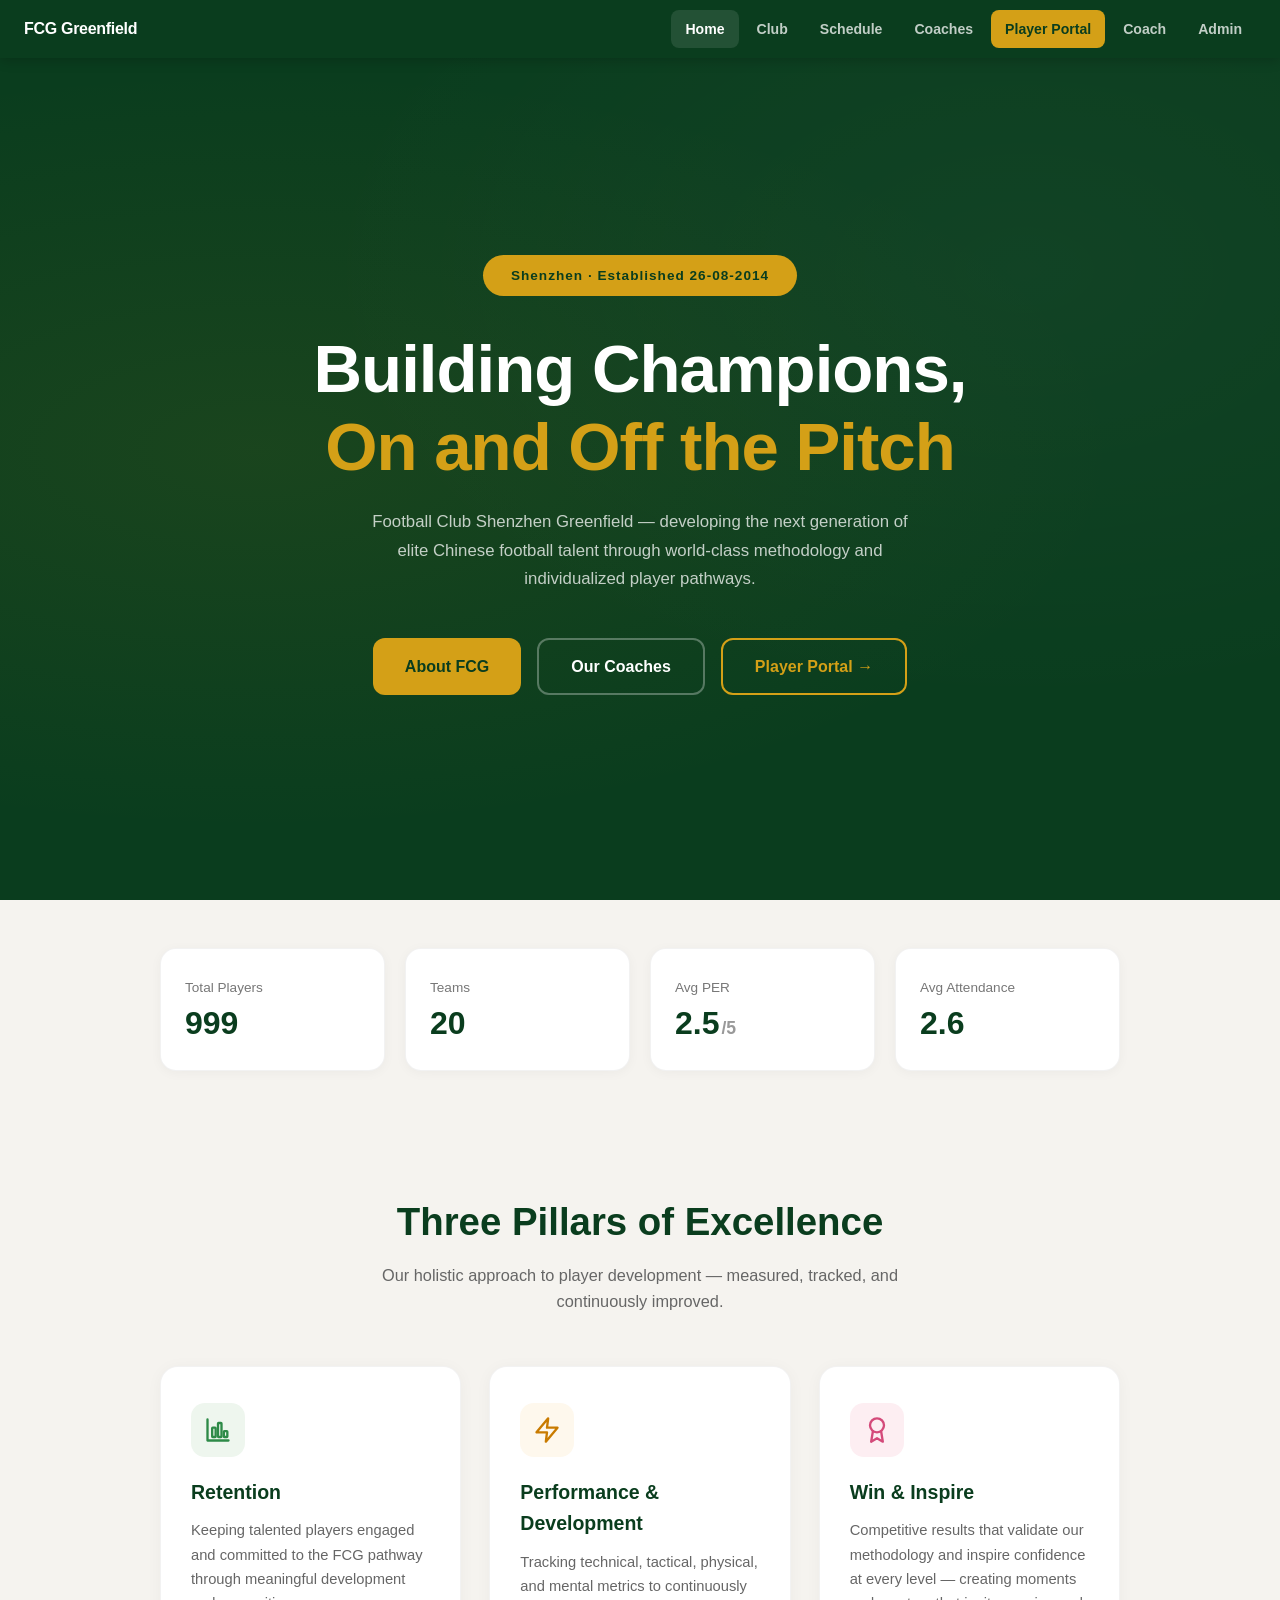
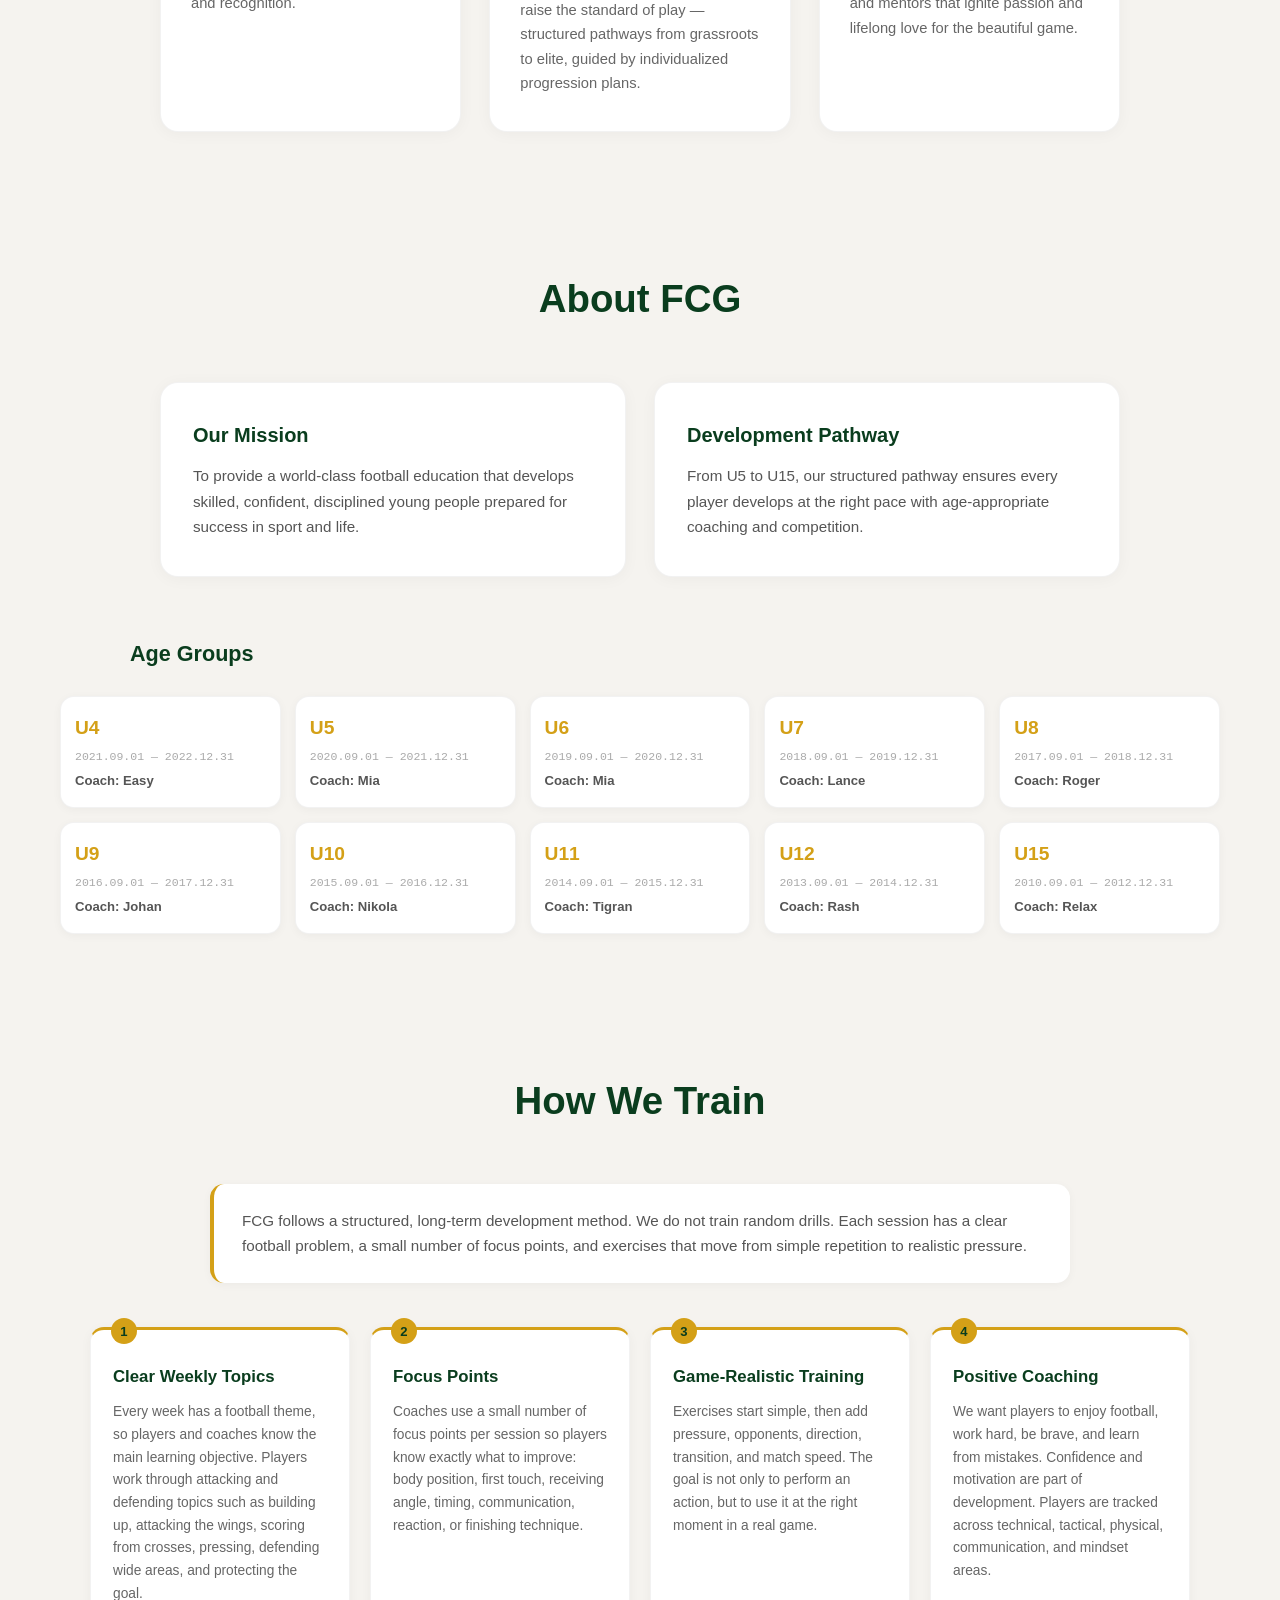
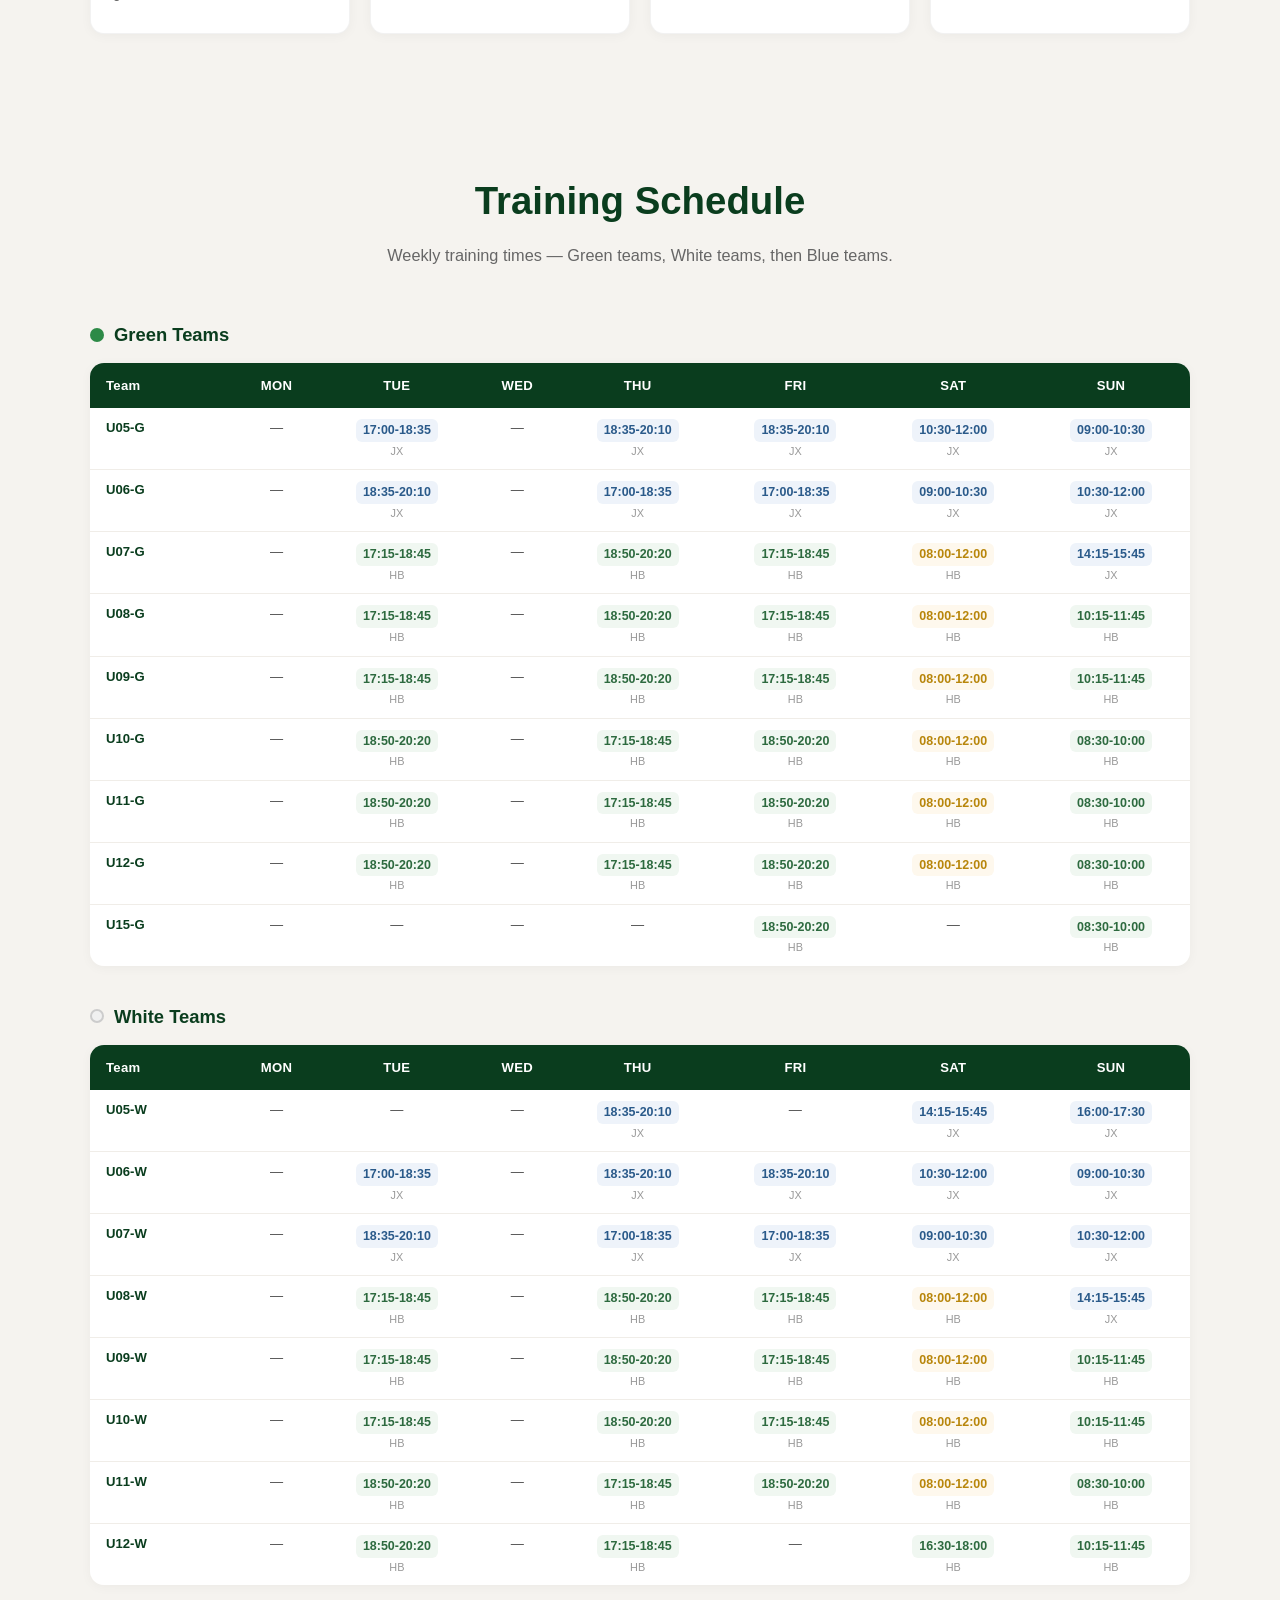
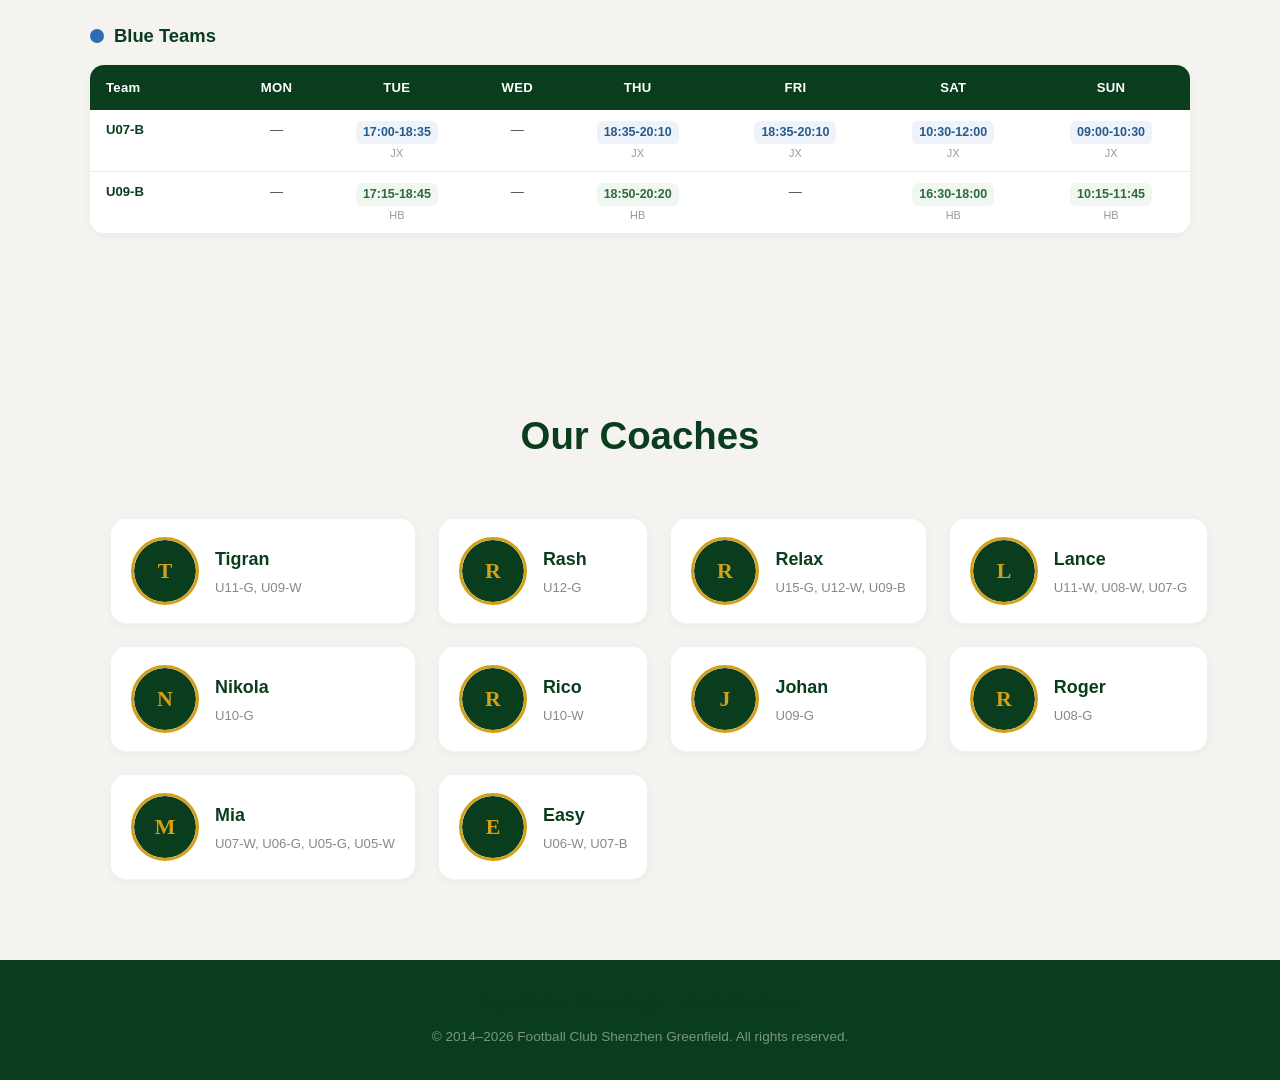
==== index.html @ a8d50eeb "Initial FCG website deploy" ====
<!DOCTYPE html>
<html lang="en">
<head>
<meta charset="UTF-8">
<meta name="viewport" content="width=device-width, initial-scale=1.0">
<title>FC Greenfield — Building Champions</title>
<style>
/* ========== RESET & BASE ========== */
*, *::before, *::after { box-sizing: border-box; margin: 0; padding: 0; }
html { scroll-behavior: smooth; }
body {
  font-family: -apple-system, BlinkMacSystemFont, 'Segoe UI', Roboto, 'Helvetica Neue', Arial, sans-serif;
  background: #f5f3ef;
  color: #1a1a1a;
  line-height: 1.6;
  overflow-x: hidden;
}

/* ========== NAVBAR ========== */
.navbar {
  position: fixed; top: 0; left: 0; right: 0; z-index: 100;
  background: #0a3d1e;
  display: flex;
  align-items: center;
  justify-content: space-between;
  padding: 0 24px;
  height: 58px;
  box-shadow: 0 2px 12px rgba(0,0,0,.2);
}
.nav-left {
  display: flex; align-items: center; gap: 12px;
}
.nav-logo {
  width: 32px; height: 32px; object-fit: contain;
}
.nav-brand {
  color: #fff; font-weight: 800; font-size: 1rem; letter-spacing: -.3px;
}
.nav-links {
  display: flex; align-items: center; gap: 4px;
}
.nav-link {
  color: rgba(255,255,255,.75); text-decoration: none;
  font-size: .88rem; font-weight: 600;
  padding: 8px 14px; border-radius: 8px;
  transition: all .2s ease;
}
.nav-link:hover, .nav-link.active {
  color: #fff; background: rgba(255,255,255,.1);
}
.nav-link.gold {
  background: #d4a017; color: #0a3d1e;
}
.nav-link.gold:hover {
  background: #e8b826;
}
.nav-toggle {
  display: none; background: none; border: none;
  color: #fff; font-size: 1.5rem; cursor: pointer;
  padding: 4px;
}

/* ========== HERO SECTION ========== */
.hero {
  background: #0a3d1e;
  min-height: 100vh;
  display: flex;
  flex-direction: column;
  align-items: center;
  justify-content: center;
  text-align: center;
  padding: 100px 20px 50px;
  position: relative;
}
.hero::before {
  content: '';
  position: absolute; top: 0; left: 0; right: 0; bottom: 0;
  background:
    radial-gradient(ellipse at 20% 50%, rgba(212,160,23,.08) 0%, transparent 60%),
    radial-gradient(ellipse at 80% 30%, rgba(255,255,255,.03) 0%, transparent 50%);
}
.hero > * { position: relative; z-index: 1; }

.hero-logo {
  width: 140px; height: 140px;
  object-fit: contain;
  filter: drop-shadow(0 4px 20px rgba(0,0,0,.3));
  margin-bottom: 16px;
}

.hero-badge {
  display: inline-block;
  background: #d4a017;
  color: #0a3d1e;
  font-size: .85rem;
  font-weight: 700;
  letter-spacing: 1px;
  padding: 10px 28px;
  border-radius: 30px;
  margin-bottom: 36px;
}

.hero-title-white {
  font-size: clamp(2.4rem, 6vw, 4.2rem);
  font-weight: 800;
  color: #fff;
  letter-spacing: -1px;
  line-height: 1.1;
  margin-bottom: 0;
}
.hero-title-gold {
  font-size: clamp(2.4rem, 6vw, 4.2rem);
  font-weight: 800;
  color: #d4a017;
  letter-spacing: -1px;
  line-height: 1.1;
  margin-top: 4px;
  margin-bottom: 24px;
}

.hero-desc {
  max-width: 600px;
  font-size: 1.05rem;
  color: rgba(255,255,255,.75);
  line-height: 1.7;
  margin-bottom: 44px;
  padding: 0 16px;
}

.hero-buttons {
  display: flex;
  gap: 16px;
  flex-wrap: wrap;
  justify-content: center;
}

.btn-primary {
  display: inline-flex;
  align-items: center;
  gap: 8px;
  background: #d4a017;
  color: #0a3d1e;
  font-size: 1rem;
  font-weight: 700;
  padding: 14px 32px;
  border-radius: 12px;
  text-decoration: none;
  transition: all .25s ease;
  border: none;
  cursor: pointer;
}
.btn-primary:hover {
  background: #e8b826;
  transform: translateY(-2px);
  box-shadow: 0 8px 24px rgba(212,160,23,.35);
}

.btn-outline {
  display: inline-flex;
  align-items: center;
  gap: 8px;
  background: transparent;
  color: #fff;
  font-size: 1rem;
  font-weight: 600;
  padding: 14px 32px;
  border-radius: 12px;
  text-decoration: none;
  border: 2px solid rgba(255,255,255,.3);
  cursor: pointer;
  transition: all .25s ease;
}
.btn-outline:hover {
  border-color: rgba(255,255,255,.65);
  background: rgba(255,255,255,.06);
  transform: translateY(-2px);
}

/* ========== STATS SECTION ========== */
.stats-section {
  padding: 48px 20px 56px;
  background: #f5f3ef;
}
.stats-grid {
  display: grid;
  grid-template-columns: repeat(4, 1fr);
  gap: 20px;
  max-width: 960px;
  margin: 0 auto;
}
.stat-card {
  background: #fff;
  border-radius: 16px;
  padding: 28px 24px;
  box-shadow: 0 2px 12px rgba(0,0,0,.04);
  border: 1px solid rgba(0,0,0,.05);
  text-align: left;
  transition: transform .2s ease, box-shadow .2s ease;
}
.stat-card:hover {
  transform: translateY(-3px);
  box-shadow: 0 8px 28px rgba(0,0,0,.08);
}
.stat-label {
  font-size: .85rem;
  color: #777;
  margin-bottom: 6px;
  font-weight: 500;
}
.stat-value {
  font-size: 2rem;
  font-weight: 800;
  color: #0a3d1e;
  line-height: 1.15;
}
.stat-value .unit {
  font-size: 1.1rem;
  font-weight: 600;
  color: #999;
  margin-left: 2px;
}

/* ========== PILLARS SECTION ========== */
.pillars-section {
  padding: 64px 20px 72px;
  background: #f5f3ef;
}
.section-header {
  text-align: center;
  margin-bottom: 52px;
}
.section-title {
  font-size: clamp(1.7rem, 4vw, 2.4rem);
  font-weight: 800;
  color: #0a3d1e;
  margin-bottom: 10px;
}
.section-subtitle {
  font-size: 1.02rem;
  color: #666;
  max-width: 580px;
  margin: 0 auto;
  line-height: 1.6;
}

.pillars-grid {
  display: grid;
  grid-template-columns: repeat(3, 1fr);
  gap: 28px;
  max-width: 960px;
  margin: 0 auto;
}
.pillar-card {
  background: #fff;
  border-radius: 18px;
  padding: 36px 30px;
  box-shadow: 0 2px 16px rgba(0,0,0,.04);
  border: 1px solid rgba(0,0,0,.05);
  transition: transform .25s ease, box-shadow .25s ease;
}
.pillar-card:hover {
  transform: translateY(-4px);
  box-shadow: 0 12px 36px rgba(0,0,0,.1);
}
.pillar-icon-wrap {
  width: 54px; height: 54px;
  border-radius: 14px;
  display: flex;
  align-items: center;
  justify-content: center;
  margin-bottom: 20px;
  font-size: 26px;
}
.pillar-icon-wrap.retain { background: #eef6ee; }
.pillar-icon-wrap.perfdev { background: #fef8ed; }
.pillar-icon-wrap.wininsp { background: #fdeef2; }

.pillar-name {
  font-size: 1.22rem;
  font-weight: 800;
  color: #0a3d1e;
  margin-bottom: 10px;
}
.pillar-desc {
  font-size: .92rem;
  color: #666;
  line-height: 1.65;
}

/* ========== ABOUT / CLUB SECTION ========== */
.club-section {
  padding: 64px 20px 72px;
  background: #f5f3ef;
}
.about-cards {
  display: grid;
  grid-template-columns: 1fr 1fr;
  gap: 28px;
  max-width: 960px;
  margin: 0 auto 60px;
}
.about-card {
  background: #fff;
  border-radius: 18px;
  padding: 36px 32px;
  box-shadow: 0 2px 16px rgba(0,0,0,.04);
  border: 1px solid rgba(0,0,0,.05);
}
.about-card-title {
  font-size: 1.25rem;
  font-weight: 800;
  color: #0a3d1e;
  margin-bottom: 12px;
}
.about-card-text {
  font-size: .95rem;
  color: #555;
  line-height: 1.7;
}

/* Age Groups Grid */
.age-groups-grid {
  display: grid;
  grid-template-columns: repeat(5, 1fr);
  gap: 14px;
  max-width: 1160px;
  margin: 0 auto;
}
.age-group-card {
  background: #fff;
  border-radius: 14px;
  padding: 16px 14px;
  box-shadow: 0 2px 10px rgba(0,0,0,.04);
  border: 1px solid rgba(0,0,0,.05);
  transition: transform .2s ease, box-shadow .2s ease;
}
.age-group-card:hover {
  transform: translateY(-3px);
  box-shadow: 0 8px 24px rgba(0,0,0,.08);
}
.ag-header {
  display: flex; align-items: center; gap: 10px; margin-bottom: 4px;
}
.ag-coach-photo {
  width: 40px; height: 40px; border-radius: 50%;
  object-fit: cover;
  border: 2px solid #d4a017;
  flex-shrink: 0;
}
.ag-name {
  font-size: 1.2rem; font-weight: 800; color: #d4a017;
}
.ag-dates {
  font-size: .72rem; color: #aaa; margin-bottom: 4px; font-family: monospace;
}
.ag-coach {
  font-size: .82rem; color: #555; font-weight: 600;
}

/* ========== HOW WE TRAIN ========== */
.how-we-train {
  padding: 64px 20px 72px;
  background: #f5f3ef;
}
.hwt-intro {
  max-width: 860px;
  margin: 0 auto 44px;
  padding: 24px 28px;
  background: #fff;
  border-radius: 14px;
  border-left: 4px solid #d4a017;
  box-shadow: 0 2px 10px rgba(0,0,0,.04);
}
.hwt-intro p {
  font-size: .95rem; color: #555; line-height: 1.7;
}
.hwt-grid {
  display: grid;
  grid-template-columns: repeat(4, 1fr);
  gap: 20px;
  max-width: 1100px;
  margin: 0 auto;
}
.hwt-card {
  background: #fff;
  border-radius: 14px;
  padding: 28px 22px;
  box-shadow: 0 2px 12px rgba(0,0,0,.04);
  border: 1px solid rgba(0,0,0,.05);
  border-top: 3px solid #d4a017;
  transition: transform .2s ease, box-shadow .2s ease;
  position: relative;
}
.hwt-card:hover {
  transform: translateY(-4px);
  box-shadow: 0 10px 30px rgba(0,0,0,.08);
}
.hwt-num {
  position: absolute;
  top: -12px; left: 20px;
  width: 26px; height: 26px;
  background: #d4a017;
  color: #0a3d1e;
  border-radius: 50%;
  display: flex; align-items: center; justify-content: center;
  font-size: .82rem;
  font-weight: 800;
}
.hwt-title {
  font-size: 1.05rem;
  font-weight: 800;
  color: #0a3d1e;
  margin-bottom: 10px;
  margin-top: 6px;
}
.hwt-desc {
  font-size: .86rem;
  color: #666;
  line-height: 1.65;
}

/* ========== SCHEDULE SECTION ========== */
.schedule-section {
  padding: 64px 20px 72px;
  background: #f5f3ef;
}
.schedule-color-group {
  max-width: 1100px;
  margin: 0 auto 36px;
}
.schedule-color-header {
  display: flex;
  align-items: center;
  gap: 10px;
  margin-bottom: 14px;
}
.schedule-color-dot {
  width: 14px; height: 14px; border-radius: 50%;
  flex-shrink: 0;
}
.schedule-color-dot.green { background: #2d8a47; }
.schedule-color-dot.white { background: #f0f0f0; border: 2px solid #ccc; }
.schedule-color-dot.blue { background: #2a6db5; }
.schedule-color-title {
  font-size: 1.15rem;
  font-weight: 800;
  color: #0a3d1e;
}
.schedule-table-wrap {
  overflow-x: auto;
  -webkit-overflow-scrolling: touch;
  border-radius: 14px;
  box-shadow: 0 2px 12px rgba(0,0,0,.04);
}
.schedule-table {
  width: 100%;
  border-collapse: collapse;
  background: #fff;
  font-size: .88rem;
}
.schedule-table th {
  background: #0a3d1e;
  color: #fff;
  font-weight: 700;
  padding: 12px 10px;
  text-align: center;
  font-size: .82rem;
  letter-spacing: .3px;
  white-space: nowrap;
}
.schedule-table th:first-child {
  text-align: left;
  padding-left: 16px;
  min-width: 90px;
}
.schedule-table td {
  padding: 10px 8px;
  text-align: center;
  border-bottom: 1px solid #f0ede8;
  color: #444;
  font-size: .82rem;
  line-height: 1.5;
  vertical-align: top;
}
.schedule-table td:first-child {
  text-align: left;
  padding-left: 16px;
  font-weight: 700;
  color: #0a3d1e;
  white-space: nowrap;
}
.schedule-table tr:last-child td {
  border-bottom: none;
}
.schedule-table tr:hover td {
  background: #fafaf7;
}
.sch-slot {
  display: inline-block;
  background: #f0f7f1;
  color: #2d6a3f;
  border-radius: 6px;
  padding: 2px 7px;
  font-size: .78rem;
  font-weight: 600;
  margin: 1px 0;
  white-space: nowrap;
}
.sch-slot.match {
  background: #fef8ed;
  color: #b8860b;
}
.sch-slot.venue-jx {
  background: #eef3fa;
  color: #2a5a8a;
}
.sch-venue {
  font-size: .68rem;
  color: #999;
  display: block;
}

/* ========== COACHES SECTION ========== */
.coaches-section {
  padding: 64px 20px 80px;
  background: #f5f3ef;
}
.coaches-grid {
  display: grid;
  grid-template-columns: repeat(4, 1fr);
  gap: 22px;
  max-width: 1060px;
  margin: 0 auto;
}
.coach-card {
  display: flex;
  align-items: center;
  gap: 16px;
  background: #fff;
  border-radius: 16px;
  padding: 18px 20px;
  box-shadow: 0 2px 10px rgba(0,0,0,.04);
  border: 1px solid rgba(0,0,0,.05);
  transition: transform .2s ease, box-shadow .2s ease;
}
.coach-card:hover {
  transform: translateY(-3px);
  box-shadow: 0 8px 24px rgba(0,0,0,.08);
}
.coach-avatar {
  width: 68px; height: 68px;
  border-radius: 50%;
  object-fit: cover;
  flex-shrink: 0;
  border: 3px solid #d4a017;
}
.coach-info { flex: 1; min-width: 0; }
.coach-name {
  font-size: 1.12rem;
  font-weight: 800;
  color: #0a3d1e;
  margin-bottom: 3px;
}
.coach-teams {
  font-size: .82rem;
  color: #888;
  white-space: nowrap;
  overflow: hidden;
  text-overflow: ellipsis;
}

/* ========== FOOTER ========== */
.footer {
  background: #0a3d1e;
  color: rgba(255,255,255,.45);
  text-align: center;
  padding: 32px 20px;
  font-size: .85rem;
}
.footer a { color: #d4a017; text-decoration: none; }

/* ========== RESPONSIVE ========== */
@media (max-width: 1024px) {
  .age-groups-grid { grid-template-columns: repeat(5, 1fr); }
}
@media (max-width: 900px) {
  .stats-grid { grid-template-columns: repeat(2, 1fr); }
  .pillars-grid { grid-template-columns: 1fr; max-width: 480px; }
  .about-cards { grid-template-columns: 1fr; max-width: 480px; }
  .coaches-grid { grid-template-columns: repeat(2, 1fr); }
  .age-groups-grid { grid-template-columns: repeat(5, 1fr); }
  .hwt-grid { grid-template-columns: repeat(2, 1fr); }
  .nav-links { display: none; }
  .nav-links.open { display: flex; flex-direction: column;
    position: absolute; top: 58px; left: 0; right: 0;
    background: #0a3d1e; padding: 12px 16px; gap: 2px;
    box-shadow: 0 4px 12px rgba(0,0,0,.3); }
  .nav-toggle { display: block; }
}
@media (max-width: 600px) {
  .stats-grid { grid-template-columns: 1fr 1fr; gap: 12px; }
  .stat-card { padding: 20px 16px; }
  .stat-value { font-size: 1.55rem; }
  .coaches-grid { grid-template-columns: 1fr; max-width: 340px; }
  .coach-card { padding: 14px 18px; }
  .coach-avatar { width: 58px; height: 58px; }
  .age-groups-grid { grid-template-columns: repeat(2, 1fr); }
  .hero-buttons { flex-direction: column; width: 100%; max-width: 300px; }
  .btn-primary, .btn-outline { width: 100%; justify-content: center; }
  .schedule-table { font-size: .76rem; }
  .schedule-table th, .schedule-table td { padding: 8px 5px; }
  .hwt-grid { grid-template-columns: 1fr; max-width: 380px; }
}
</style>
<script src="https://beacon.cdn.qq.com/sdk/4.5.9/beacon_web.min.js"></script>
<script>
(function(){
  try{
    var beacon=new BeaconAction({
      appkey:'0WEB06U85YBSLJNL',
      versionCode:'1.0.0',
      channelID:'share',
      delay:1000,
      sessionDuration:30*60*1000,
      isOversea:false,
      needReportRqdEvent:false
    });
    beacon.onDirectUserAction('preview_page_view',{
      'url':location.href,
      'referrer':document.referrer,
      'title':document.title,
      'sandbox_id':'f6572f6494f3437c99a315f6c521b400'
    });
  }catch(e){}
})();
</script></head>
<body>

<!-- ==================== NAVBAR ==================== -->
<nav class="navbar">
  <div class="nav-left">
    <img src="fcg-logo.png" alt="FCG" class="nav-logo" onerror="this.style.display='none'">
    <span class="nav-brand">FCG Greenfield</span>
  </div>
  <button class="nav-toggle" onclick="document.querySelector('.nav-links').classList.toggle('open')">☰</button>
  <div class="nav-links" id="navLinks">
    <a href="#top" class="nav-link active" onclick="closeNav()">Home</a>
    <a href="#about" class="nav-link" onclick="closeNav()">Club</a>
    <a href="#schedule" class="nav-link" onclick="closeNav()">Schedule</a>
    <a href="#coaches" class="nav-link" onclick="closeNav()">Coaches</a>
    <a href="player-portal.html" class="nav-link gold">Player Portal</a>
    <a href="fcg-portal/" class="nav-link">Coach</a>
    <a href="admin-login.html" class="nav-link">Admin</a>
  </div>
</nav>

<script>function closeNav(){ document.getElementById('navLinks').classList.remove('open'); }</script>

<!-- ==================== HERO ==================== -->
<section class="hero" id="top">
  <img src="fcg-logo.png" alt="FC Greenfield Logo" class="hero-logo" onerror="this.style.display='none'">
  <div class="hero-badge">Shenzhen &middot; Established 26-08-2014</div>
  <h1 class="hero-title-white">Building Champions,</h1>
  <h1 class="hero-title-gold">On and Off the Pitch</h1>
  <p class="hero-desc">Football Club Shenzhen Greenfield — developing the next generation of elite Chinese football talent through world-class methodology and individualized player pathways.</p>
  <div class="hero-buttons">
    <a href="#about" class="btn-primary">About FCG</a>
    <a href="#coaches" class="btn-outline">Our Coaches</a>
    <a href="player-portal.html" class="btn-outline" style="border-color:#d4a017;color:#d4a017;">Player Portal →</a>
  </div>
</section>

<!-- ==================== STATS ROW ==================== -->
<section class="stats-section" id="stats">
  <div class="stats-grid">
    <div class="stat-card">
      <div class="stat-label">Total Players</div>
      <div class="stat-value" id="statPlayers">—</div>
    </div>
    <div class="stat-card">
      <div class="stat-label">Teams</div>
      <div class="stat-value" id="statTeams">—</div>
    </div>
    <div class="stat-card">
      <div class="stat-label">Avg PER</div>
      <div class="stat-value"><span id="statPER">—</span><span class="unit">/5</span></div>
    </div>
    <div class="stat-card">
      <div class="stat-label">Avg Attendance</div>
      <div class="stat-value" id="statAtt">—</div>
    </div>
  </div>
</section>

<!-- ==================== THREE PILLARS ==================== -->
<section class="pillars-section" id="pillars">
  <div class="section-header">
    <h2 class="section-title">Three Pillars of Excellence</h2>
    <p class="section-subtitle">Our holistic approach to player development — measured, tracked, and continuously improved.</p>
  </div>
  <div class="pillars-grid">
    <!-- Retention -->
    <div class="pillar-card">
      <div class="pillar-icon-wrap retain">
        <svg width="28" height="28" viewBox="0 0 24 24" fill="none" stroke="#2d8a47" stroke-width="2" stroke-linecap="round" stroke-linejoin="round"><path d="M3 3v18h18"/><rect x="7" y="10" width="3" height="8" rx=".5"/><rect x="12" y="6" width="3" height="12" rx=".5"/><rect x="17" y="13" width="3" height="5" rx=".5"/></svg>
      </div>
      <h3 class="pillar-name">Retention</h3>
      <p class="pillar-desc">Keeping talented players engaged and committed to the FCG pathway through meaningful development and recognition.</p>
    </div>
    <!-- Performance & Development combined -->
    <div class="pillar-card">
      <div class="pillar-icon-wrap perfdev">
        <svg width="28" height="28" viewBox="0 0 24 24" fill="none" stroke="#c97b00" stroke-width="2" stroke-linecap="round" stroke-linejoin="round"><polygon points="13 2 3 14 12 14 11 22 21 10 12 10 13 2"/></svg>
      </div>
      <h3 class="pillar-name">Performance &amp; Development</h3>
      <p class="pillar-desc">Tracking technical, tactical, physical, and mental metrics to continuously raise the standard of play — structured pathways from grassroots to elite, guided by individualized progression plans.</p>
    </div>
    <!-- Win & Inspire combined -->
    <div class="pillar-card">
      <div class="pillar-icon-wrap wininsp">
        <svg width="28" height="28" viewBox="0 0 24 24" fill="none" stroke="#d44a7a" stroke-width="2" stroke-linecap="round" stroke-linejoin="round"><circle cx="12" cy="8" r="6"/><path d="M15.477 12.89L17 22l-5-3-5 3 1.523-9.11"/></svg>
      </div>
      <h3 class="pillar-name">Win &amp; Inspire</h3>
      <p class="pillar-desc">Competitive results that validate our methodology and inspire confidence at every level — creating moments and mentors that ignite passion and lifelong love for the beautiful game.</p>
    </div>
  </div>
</section>

<!-- ==================== ABOUT FCG / CLUB ==================== -->
<section class="club-section" id="about">
  <div class="section-header">
    <h2 class="section-title">About FCG</h2>
  </div>

  <!-- Mission + Pathway cards -->
  <div class="about-cards">
    <div class="about-card">
      <h3 class="about-card-title">Our Mission</h3>
      <p class="about-card-text">To provide a world-class football education that develops skilled, confident, disciplined young people prepared for success in sport and life.</p>
    </div>
    <div class="about-card">
      <h3 class="about-card-title">Development Pathway</h3>
      <p class="about-card-text">From U5 to U15, our structured pathway ensures every player develops at the right pace with age-appropriate coaching and competition.</p>
    </div>
  </div>

  <!-- Age Groups with coach photos -->
  <h3 style="font-size:1.35rem;font-weight:800;color:#0a3d1e;margin-bottom:24px;padding:0 20px;max-width:1060px;margin-left:auto;margin-right:auto;">Age Groups</h3>
  <div class="age-groups-grid" id="ageGroupsGrid">
    <!-- Loaded dynamically from data -->
  </div>
</section>

<!-- ==================== HOW WE TRAIN ==================== -->
<section class="how-we-train" id="howwetrain">
  <div class="section-header">
    <h2 class="section-title">How We Train</h2>
  </div>
  <div class="hwt-intro">
    <p>FCG follows a structured, long-term development method. We do not train random drills. Each session has a clear football problem, a small number of focus points, and exercises that move from simple repetition to realistic pressure.</p>
  </div>
  <div class="hwt-grid">
    <div class="hwt-card">
      <div class="hwt-num">1</div>
      <h3 class="hwt-title">Clear Weekly Topics</h3>
      <p class="hwt-desc">Every week has a football theme, so players and coaches know the main learning objective. Players work through attacking and defending topics such as building up, attacking the wings, scoring from crosses, pressing, defending wide areas, and protecting the goal.</p>
    </div>
    <div class="hwt-card">
      <div class="hwt-num">2</div>
      <h3 class="hwt-title">Focus Points</h3>
      <p class="hwt-desc">Coaches use a small number of focus points per session so players know exactly what to improve: body position, first touch, receiving angle, timing, communication, reaction, or finishing technique.</p>
    </div>
    <div class="hwt-card">
      <div class="hwt-num">3</div>
      <h3 class="hwt-title">Game-Realistic Training</h3>
      <p class="hwt-desc">Exercises start simple, then add pressure, opponents, direction, transition, and match speed. The goal is not only to perform an action, but to use it at the right moment in a real game.</p>
    </div>
    <div class="hwt-card">
      <div class="hwt-num">4</div>
      <h3 class="hwt-title">Positive Coaching</h3>
      <p class="hwt-desc">We want players to enjoy football, work hard, be brave, and learn from mistakes. Confidence and motivation are part of development. Players are tracked across technical, tactical, physical, communication, and mindset areas.</p>
    </div>
  </div>
</section>

<!-- ==================== SCHEDULE ==================== -->
<section class="schedule-section" id="schedule">
  <div class="section-header">
    <h2 class="section-title">Training Schedule</h2>
    <p class="section-subtitle">Weekly training times — Green teams, White teams, then Blue teams.</p>
  </div>
  <div id="scheduleContainer">
    <!-- Loaded dynamically -->
  </div>
</section>

<!-- ==================== COACHES ==================== -->
<section class="coaches-section" id="coaches">
  <div class="section-header">
    <h2 class="section-title">Our Coaches</h2>
  </div>
  <div class="coaches-grid" id="coachesGrid">
    <!-- Coaches loaded dynamically -->
  </div>
</section>

<!-- ==================== FOOTER ==================== -->
<footer class="footer">
  <div style="margin-bottom:12px;display:flex;gap:20px;justify-content:center;flex-wrap:wrap;">
    <a href="player-portal.html" style="color:#0a3d1e;text-decoration:none;font-weight:600;">Player Portal</a>
    <a href="fcg-portal/" style="color:#0a3d1e;text-decoration:none;font-weight:600;">Coach Login</a>
    <a href="admin-login.html" style="color:#0a3d1e;text-decoration:none;font-weight:600;">Admin Dashboard</a>
  </div>
  &copy; 2014–2026 Football Club Shenzhen Greenfield. All rights reserved.
</footer>

<script>
// ============ LOAD DATA ============
const FCG = {};
async function loadData() {
  try {
    const resp = await fetch('fcg-data.json');
    if (!resp.ok) throw new Error('fetch failed');
    FCG.data = await resp.json();
    renderPage();
  } catch(e) {
    console.warn('Data not loading via HTTP, showing static fallback');
    renderFallback();
  }
}

// Build coach lookup that handles U09 vs U9 naming mismatch
function buildCoachMap(coaches) {
  const map = {};
  for (const c of coaches) {
    for (const t of c.teams || []) {
      // Store both original name and normalized (remove leading zero)
      map[t] = { name: c.name, photo: c.photo || '' };
      map[t.replace(/-(\d)(?=-)/g, '-$1')] = { name: c.name, photo: c.photo || '' };
    }
  }
  return map;
}

function renderPage() {
  const players = FCG.data.players || [];
  const teams = FCG.data.teams || [];
  const coaches = FCG.data.coaches || [];
  const schedule = FCG.data.schedule || [];

  // --- Stats ---
  const perVals = players.filter(p => p.PER != null).map(p => p.PER);
  const attVals = players.filter(p => p.cycleAvgShowup != null && p.team !== 'U15-G' && p.team !== 'U05-W').map(p => p.cycleAvgShowup);

  document.getElementById('statPlayers').textContent = players.length;
  document.getElementById('statTeams').textContent = teams.filter(t => t.name !== 'X').length;
  document.getElementById('statPER').textContent = perVals.length ? (perVals.reduce((a,b)=>a+b,0)/perVals.length).toFixed(1) : '\u2014';
  document.getElementById('statAtt').textContent = attVals.length ? (attVals.reduce((a,b)=>a+b,0)/attVals.length).toFixed(1) : '\u2014';

  const coachMap = buildCoachMap(coaches);

  // --- Age Groups ---
  renderAgeGroups(teams, coachMap);

  // --- Schedule ---
  renderSchedule(schedule);

  // --- Coaches ---
  renderCoaches(coaches);
}

// Age group birth date ranges
const AGE_DATES = {
  'U4':  '2021.09.01 \u2014 2022.12.31',
  'U5':  '2020.09.01 \u2014 2021.12.31',
  'U6':  '2019.09.01 \u2014 2020.12.31',
  'U7':  '2018.09.01 \u2014 2019.12.31',
  'U8':  '2017.09.01 \u2014 2018.12.31',
  'U9':  '2016.09.01 \u2014 2017.12.31',
  'U10': '2015.09.01 \u2014 2016.12.31',
  'U11': '2014.09.01 \u2014 2015.12.31',
  'U12': '2013.09.01 \u2014 2014.12.31',
  'U15': '2010.09.01 \u2014 2012.12.31'
};

// Primary coach per age group (for photo display)
const AGE_COACHES = {
  'U4':  { name: 'Easy', photo: 'Easy.jpg' },
  'U5':  { name: 'Mia', photo: 'Mia.jpg' },
  'U6':  { name: 'Mia', photo: 'Mia.jpg' },
  'U7':  { name: 'Lance', photo: 'Lance.jpg' },
  'U8':  { name: 'Roger', photo: 'Roger.jpg' },
  'U9':  { name: 'Johan', photo: 'Johan.jpg' },
  'U10': { name: 'Nikola', photo: 'Nikola.jpg' },
  'U11': { name: 'Tigran', photo: 'Tigran.jpg' },
  'U12': { name: 'Rash', photo: 'Rash.jpg' },
  'U15': { name: 'Relax', photo: 'Relax.jpg' }
};

// Day order for schedule
const DAYS = ['MON','TUE','WED','THU','FRI','SAT','SUN'];

function renderAgeGroups(teams, coachMap) {
  // Group by age group prefix (U4, U5, U6, ...U15)
  const groups = {};
  ['U4','U5','U6','U7','U8','U9','U10','U11','U12','U15'].forEach(k => { groups[k] = []; });
  teams.filter(t => t.name !== 'X' && /^U\d+/.test(t.name)).forEach(t => {
    const ag = 'U' + t.name.match(/^U(\d+)/)[1];
    groups[ag].push(t);
  });

  const grid = document.getElementById('ageGroupsGrid');
  let html = '';
  Object.keys(groups).sort((a,b) => parseInt(a.slice(1)) - parseInt(b.slice(1))).forEach(ag => {
    const ac = AGE_COACHES[ag];
    html += `
    <div class="age-group-card">
      <div class="ag-header">
        ${ac && ac.photo ? `<img src="${ac.photo}" class="ag-coach-photo" onerror="this.style.display='none'">` : ''}
        <span class="ag-name">${ag}</span>
      </div>
      <div class="ag-dates">${AGE_DATES[ag] || ''}</div>
      ${ac ? `<div class="ag-coach">Coach: ${ac.name}</div>` : '<div class="ag-coach" style="color:#bbb">Coming soon</div>'}
    </div>`;
  });
  grid.innerHTML = html;
}

function renderTeamsList(teams, coachMap) {
  const validTeams = teams.filter(t => t.name !== 'X');
  // Build full team-to-coach map including all teams
  const fullCoachMap = {
    'U15-G': { name:'Relax', photo:'Relax.jpg' },
    'U12-G': { name:'Rash', photo:'Rash.jpg' },
    'U12-W': { name:'Relax', photo:'Relax.jpg' },
    'U11-G': { name:'Tigran', photo:'Tigran.jpg' },
    'U11-W': { name:'Lance', photo:'Lance.jpg' },
    'U10-G': { name:'Nikola', photo:'Nikola.jpg' },
    'U10-W': { name:'Rico', photo:'Rico.jpg' },
    'U09-G': { name:'Johan', photo:'Johan.jpg' },
    'U09-W': { name:'Tigran', photo:'Tigran.jpg' },
    'U09-B': { name:'Relax', photo:'Relax.jpg' },
    'U08-G': { name:'Roger', photo:'Roger.jpg' },
    'U08-W': { name:'Lance', photo:'Lance.jpg' },
    'U08-B': { name:'Mia', photo:'Mia.jpg' },
    'U07-G': { name:'Lance', photo:'Lance.jpg' },
    'U07-W': { name:'Mia', photo:'Mia.jpg' },
    'U07-B': { name:'Mia', photo:'Mia.jpg' },
    'U06-G': { name:'Mia', photo:'Mia.jpg' },
    'U06-W': { name:'Easy', photo:'Easy.jpg' },
    'U05-G': { name:'Mia', photo:'Mia.jpg' },
    'U05-W': { name:'Easy', photo:'Easy.jpg' },
  };
  // Merge with data-driven map
  Object.assign(fullCoachMap, coachMap);

  const grid = document.getElementById('teamsGrid');
  grid.innerHTML = validTeams.map(t => {
    const info = fullCoachMap[t.name] || fullCoachMap[t.name.replace(/-(\d)(?=-)/g,'-$1')] || {};
    return `
    <div class="coach-card">
      ${info.photo ? `<img src="${info.photo}" alt="${info.name||''}" class="coach-avatar"
        onerror="this.src='data:image/svg+xml,<svg xmlns=%22http://www.w3.org/2000/svg%22 viewBox=%220 0 68 68%22><circle cx=%2234%22 cy=%2234%22 r=%2234%22 fill=%22%230a3d1e%22/><text x=%2234%22 y=%2242%22 text-anchor=%22middle%22 fill=%22%23d4a017%22 font-size=%2224%22 font-weight=%22bold%22>?</text></svg>'">` : ''}
      <div class="coach-info">
        <div class="coach-name">${t.name}</div>
        <div class="coach-teams">${info.name ? 'Coach: ' + info.name : ''}</div>
      </div>
    </div>`;
  }).join('');
}

function renderSchedule(schedule) {
  const container = document.getElementById('scheduleContainer');
  if (!schedule.length) {
    container.innerHTML = '<p style="text-align:center;color:#999;padding:40px">Schedule data loading...</p>';
    return;
  }

  // Group schedule entries by team suffix color
  const colorGroups = { green: [], white: [], blue: [] };
  schedule.forEach(s => {
    if (s.team.endsWith('-G')) colorGroups.green.push(s);
    else if (s.team.endsWith('-W')) colorGroups.white.push(s);
    else if (s.team.endsWith('-B')) colorGroups.blue.push(s);
  });

  // Sort each group by age (U5 before U6 before U7...)
  const sortByAge = (a, b) => {
    const na = parseInt(a.team.match(/U(\d+)/)?.[1] || '99');
    const nb = parseInt(b.team.match(/U(\d+)/)?.[1] || '99');
    return na - nb;
  };
  colorGroups.green.sort(sortByAge);
  colorGroups.white.sort(sortByAge);
  colorGroups.blue.sort(sortByAge);

  let html = '';

  const renderColorGroup = (label, dotClass, entries) => {
    if (!entries.length) return '';
    let groupHtml = `
    <div class="schedule-color-group">
      <div class="schedule-color-header">
        <span class="schedule-color-dot ${dotClass}"></span>
        <span class="schedule-color-title">${label} Teams</span>
      </div>
      <div class="schedule-table-wrap">
        <table class="schedule-table">
          <thead><tr>
            <th>Team</th>
            ${DAYS.map(d => `<th>${d}</th>`).join('')}
          </tr></thead>
          <tbody>`;

    entries.forEach(s => {
      // Build a map of day -> slots
      const dayMap = {};
      (s.slots || []).forEach(slot => {
        if (!dayMap[slot.day]) dayMap[slot.day] = [];
        dayMap[slot.day].push(slot);
      });

      groupHtml += `<tr><td>${s.team}</td>`;
      DAYS.forEach(day => {
        const slots = dayMap[day];
        if (slots && slots.length) {
          groupHtml += `<td>${slots.map(slot => {
            let cls = 'sch-slot';
            if (slot.type === 'Match') cls += ' match';
            else if (slot.venue === 'JX') cls += ' venue-jx';
            return `<span class="${cls}">${slot.time}</span><span class="sch-venue">${slot.venue || ''}</span>`;
          }).join(' ')}</td>`;
        } else {
          groupHtml += '<td>—</td>';
        }
      });
      groupHtml += '</tr>';
    });

    groupHtml += '</tbody></table></div></div>';
    return groupHtml;
  };

  html += renderColorGroup('Green', 'green', colorGroups.green);
  html += renderColorGroup('White', 'white', colorGroups.white);
  html += renderColorGroup('Blue', 'blue', colorGroups.blue);

  container.innerHTML = html;
}

function renderCoaches(coaches) {
  const grid = document.getElementById('coachesGrid');
  grid.innerHTML = coaches.map(c => `
    <div class="coach-card">
      <img src="${c.photo}" alt="${c.name}" class="coach-avatar"
        onerror="this.src='data:image/svg+xml,<svg xmlns=%22http://www.w3.org/2000/svg%22 viewBox=%220 0 68 68%22><circle cx=%2234%22 cy=%2234%22 r=%2234%22 fill=%22%230a3d1e%22/><text x=%2234%22 y=%2242%22 text-anchor=%22middle%22 fill=%22%23d4a017%22 font-size=%2224%22 font-weight=%22bold%22>${c.name[0]}</text></svg>'">
      <div class="coach-info">
        <div class="coach-name">${c.name}</div>
        <div class="coach-teams">${(c.teams||[]).join(', ')}</div>
      </div>
    </div>
  `).join('');
}

function renderFallback() {
  document.getElementById('statPlayers').textContent = '331';
  document.getElementById('statTeams').textContent = '21';
  document.getElementById('statPER').textContent = '3.0';
  document.getElementById('statAtt').textContent = '2.7';

  const fallbackCoaches = [
    {name:'Tigran', photo:'Tigran.jpg', teams:['U11-G','U09-W']},
    {name:'Rash', photo:'Rash.jpg', teams:['U12-G']},
    {name:'Relax', photo:'Relax.jpg', teams:['U15-G','U12-W','U09-B']},
    {name:'Lance', photo:'Lance.jpg', teams:['U11-W','U08-W','U07-G']},
    {name:'Nikola', photo:'Nikola.jpg', teams:['U10-G']},
    {name:'Rico', photo:'Rico.jpg', teams:['U10-W']},
    {name:'Johan', photo:'Johan.jpg', teams:['U09-G']},
    {name:'Roger', photo:'Roger.jpg', teams:['U08-G']},
    {name:'Mia', photo:'Mia.jpg', teams:['U07-W','U06-G','U05-G','U07-B','U08-B']},
    {name:'Easy', photo:'Easy.jpg', teams:['U06-W','U05-W']}
  ];
  const coachMap = buildCoachMap(fallbackCoaches);

  // Static age groups (with dates + coach photos)
  const staticAgeGroups = [
    {key:'U4'}, {key:'U5'}, {key:'U6'}, {key:'U7'}, {key:'U8'},
    {key:'U9'}, {key:'U10'}, {key:'U11'}, {key:'U12'}, {key:'U15'}
  ];

  const agGrid = document.getElementById('ageGroupsGrid');
  agGrid.innerHTML = staticAgeGroups.map(ag => {
    const ac = AGE_COACHES[ag.key];
    return `
    <div class="age-group-card">
      <div class="ag-header">
        ${ac && ac.photo ? `<img src="${ac.photo}" class="ag-coach-photo" onerror="this.style.display='none'">` : ''}
        <span class="ag-name">${ag.key}</span>
      </div>
      <div class="ag-dates">${AGE_DATES[ag.key] || ''}</div>
      ${ac ? `<div class="ag-coach">Coach: ${ac.name}</div>` : '<div class="ag-coach" style="color:#bbb">Coming soon</div>'}
    </div>`;
  }).join('');

  // Static coaches
  renderCoaches(fallbackCoaches);

  document.getElementById('scheduleContainer').innerHTML =
    '<p style="text-align:center;color:#999;padding:40px">Schedule available when running with local server.</p>';
}

// Start
loadData();
</script>

</body>
</html>
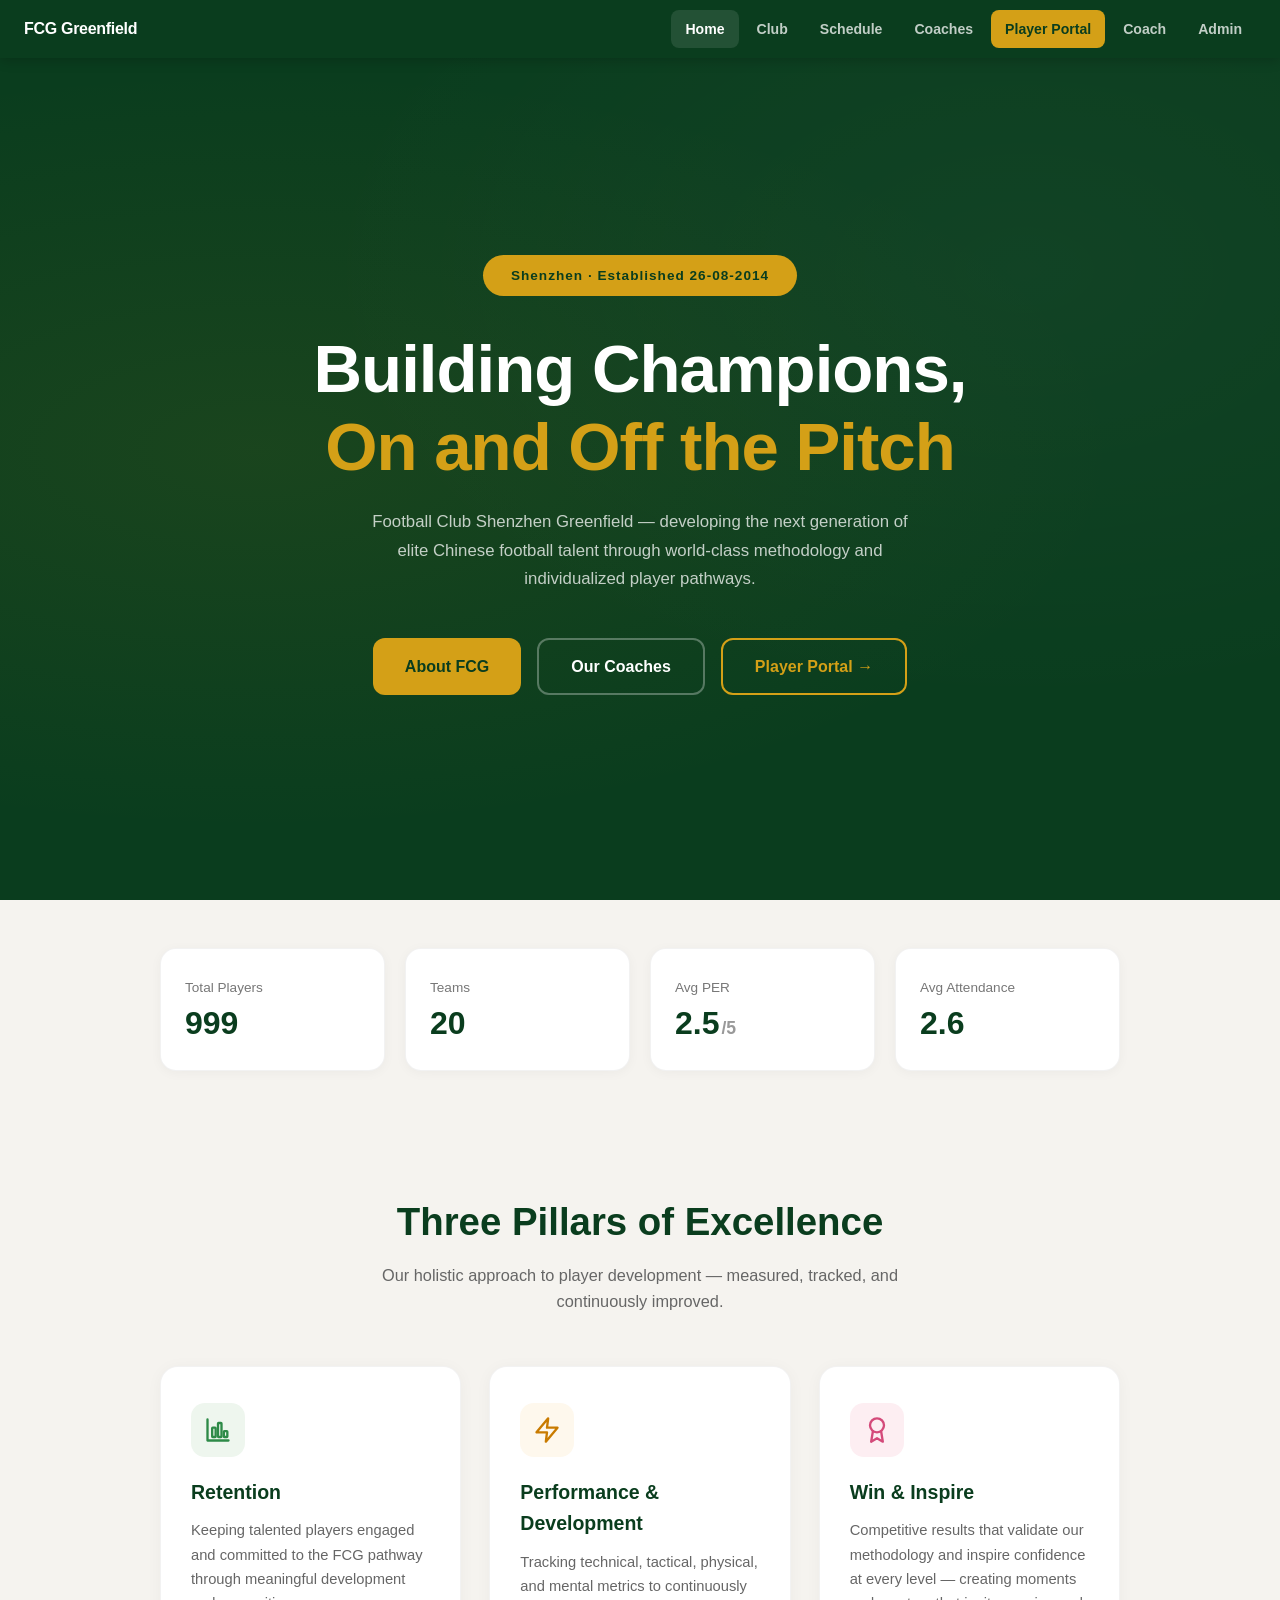
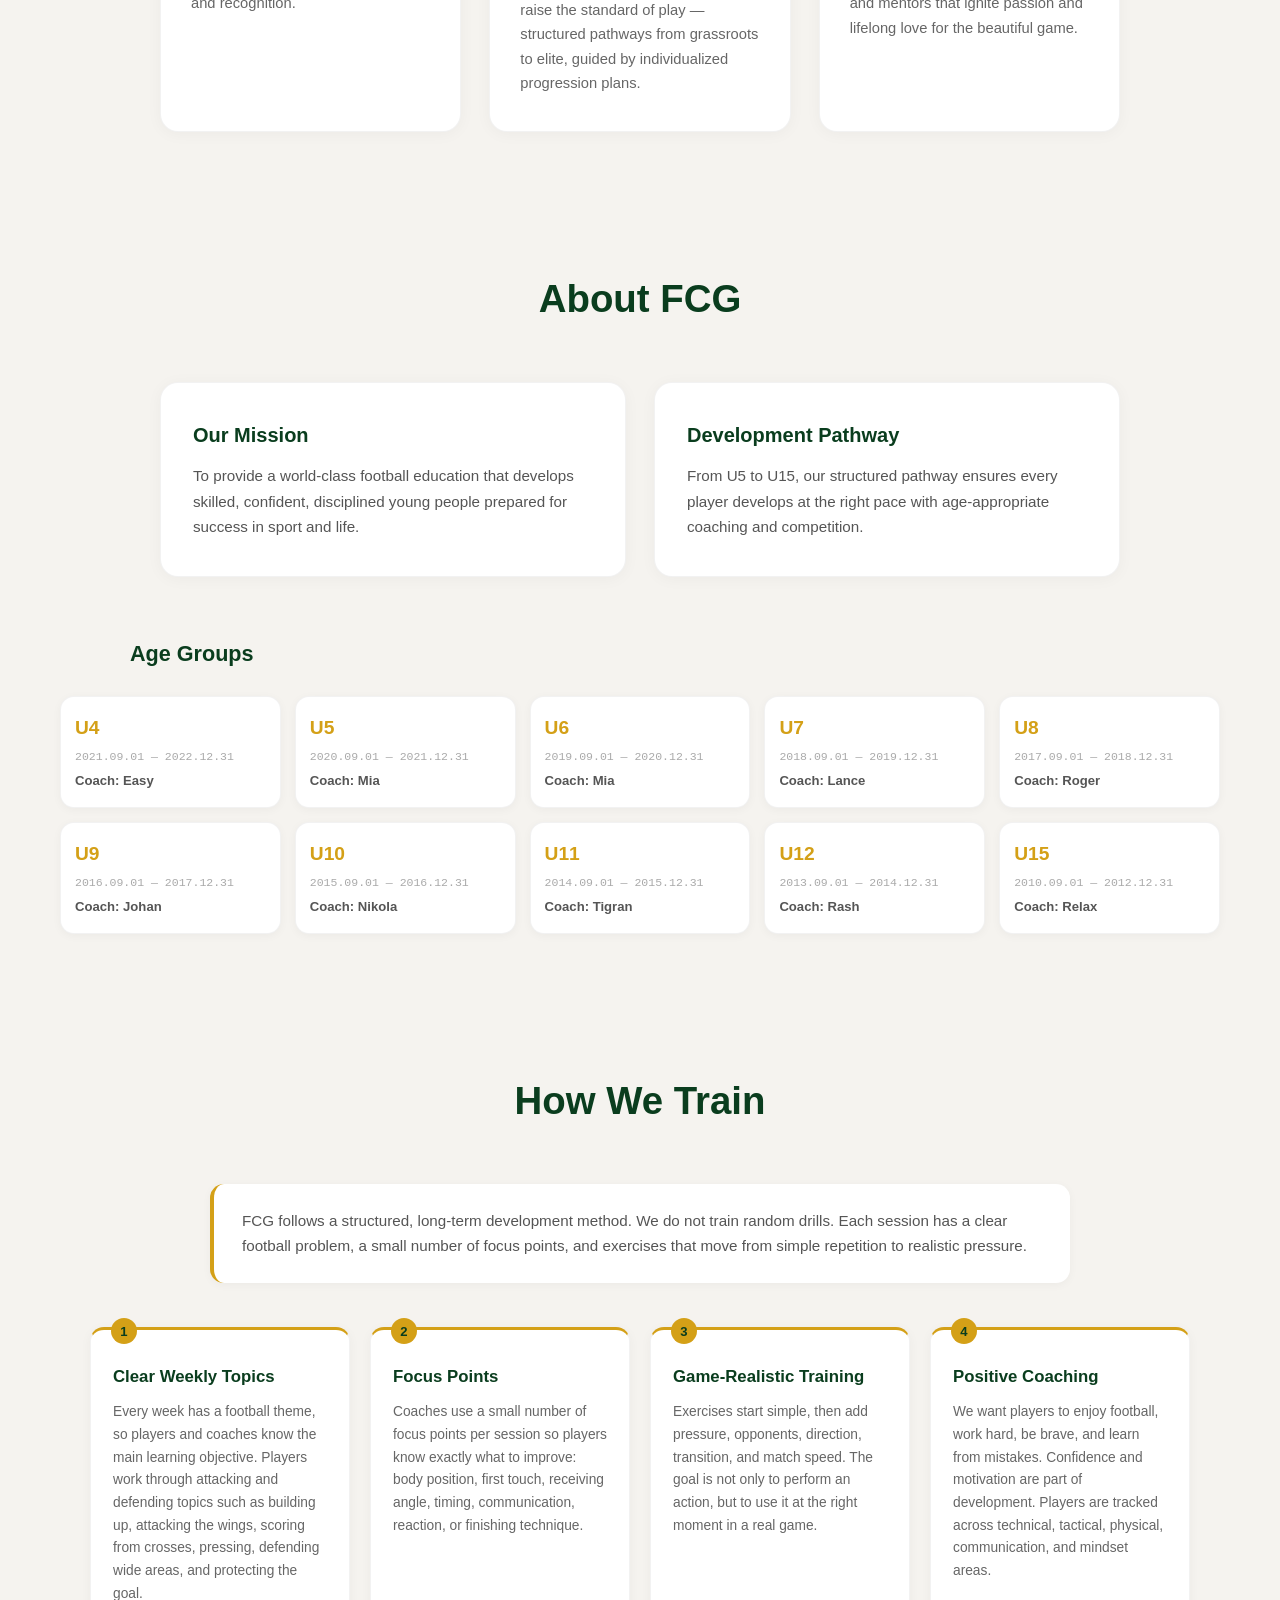
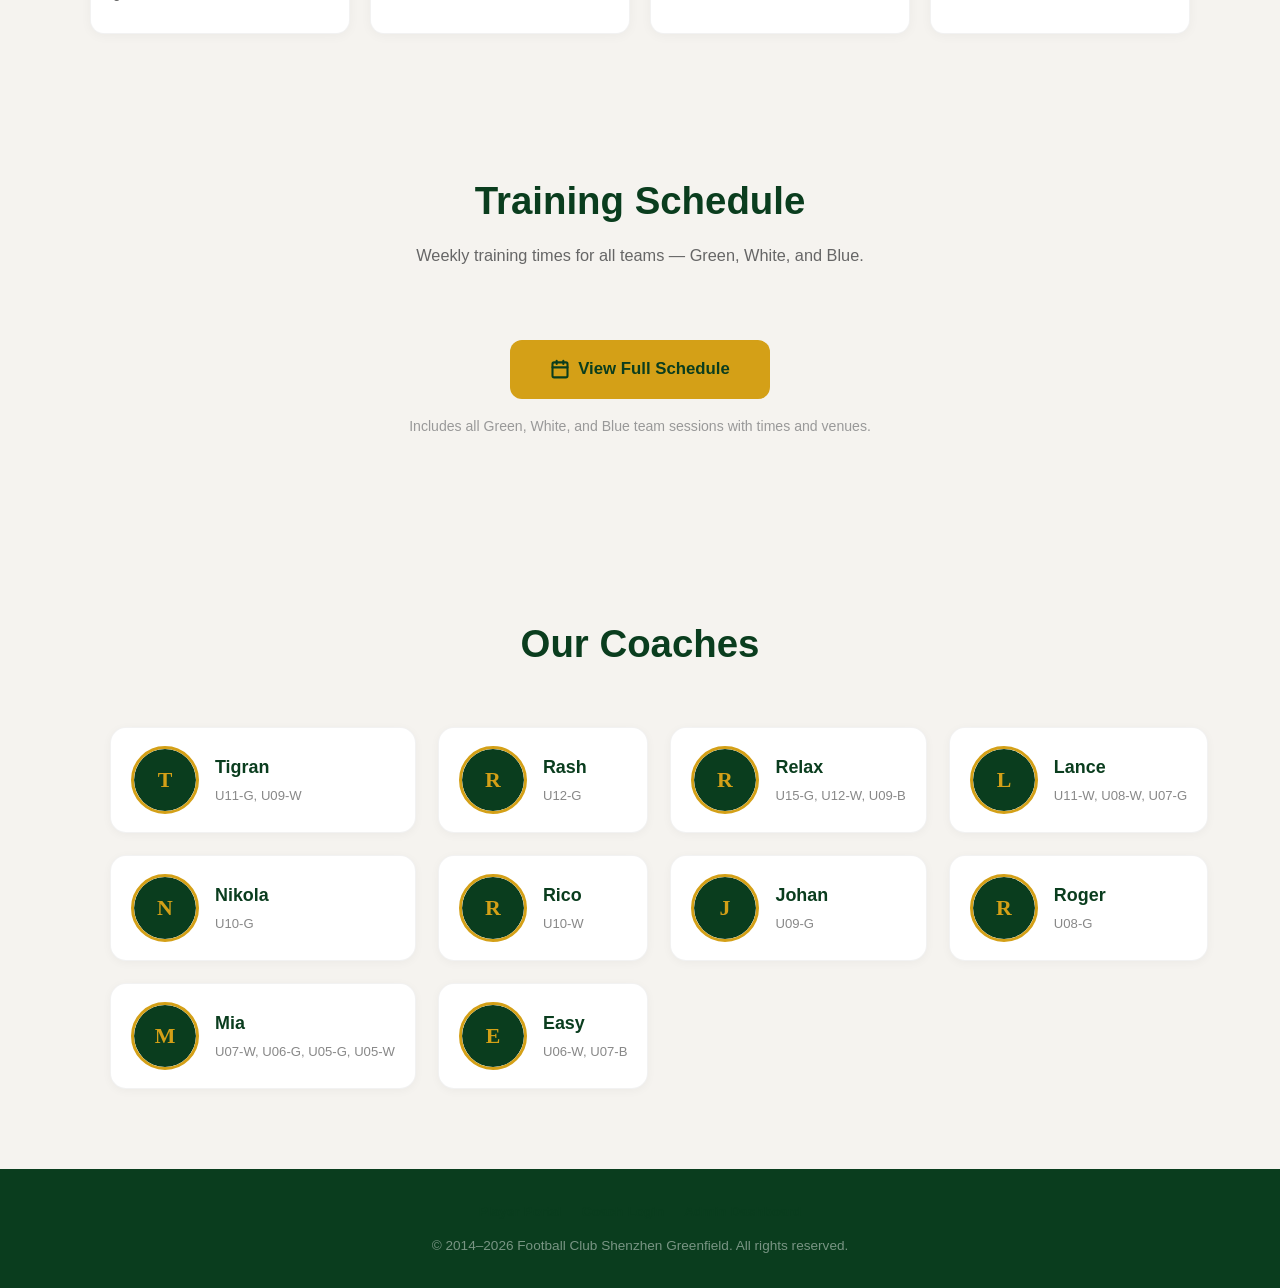
==== commit 7cf09384: "Security improvements, schedule page, gameplan fix - Moved full schedule to dedicated schedule.html " ====
--- a/index.html
+++ b/index.html
@@ -646,7 +646,7 @@
   <div class="nav-links" id="navLinks">
     <a href="#top" class="nav-link active" onclick="closeNav()">Home</a>
     <a href="#about" class="nav-link" onclick="closeNav()">Club</a>
-    <a href="#schedule" class="nav-link" onclick="closeNav()">Schedule</a>
+    <a href="schedule.html" class="nav-link" onclick="closeNav()">Schedule</a>
     <a href="#coaches" class="nav-link" onclick="closeNav()">Coaches</a>
     <a href="player-portal.html" class="nav-link gold">Player Portal</a>
     <a href="fcg-portal/" class="nav-link">Coach</a>
@@ -783,14 +783,18 @@
   </div>
 </section>
 
-<!-- ==================== SCHEDULE ==================== -->
+<!-- ==================== SCHEDULE (compact) ==================== -->
 <section class="schedule-section" id="schedule">
   <div class="section-header">
     <h2 class="section-title">Training Schedule</h2>
-    <p class="section-subtitle">Weekly training times — Green teams, White teams, then Blue teams.</p>
-  </div>
-  <div id="scheduleContainer">
-    <!-- Loaded dynamically -->
+    <p class="section-subtitle">Weekly training times for all teams — Green, White, and Blue.</p>
+  </div>
+  <div style="text-align:center;padding:20px 0 40px;">
+    <a href="schedule.html" class="btn-primary" style="font-size:1.05rem;padding:16px 40px;">
+      <svg width="20" height="20" viewBox="0 0 24 24" fill="none" stroke="currentColor" stroke-width="2.5" stroke-linecap="round" stroke-linejoin="round"><rect x="3" y="4" width="18" height="18" rx="2" ry="2"/><line x1="16" y1="2" x2="16" y2="6"/><line x1="8" y1="2" x2="8" y2="6"/><line x1="3" y1="10" x2="21" y2="10"/></svg>
+      View Full Schedule
+    </a>
+    <p style="margin-top:16px;font-size:.88rem;color:#999;">Includes all Green, White, and Blue team sessions with times and venues.</p>
   </div>
 </section>
 
@@ -861,9 +865,6 @@
 
   // --- Age Groups ---
   renderAgeGroups(teams, coachMap);
-
-  // --- Schedule ---
-  renderSchedule(schedule);
 
   // --- Coaches ---
   renderCoaches(coaches);
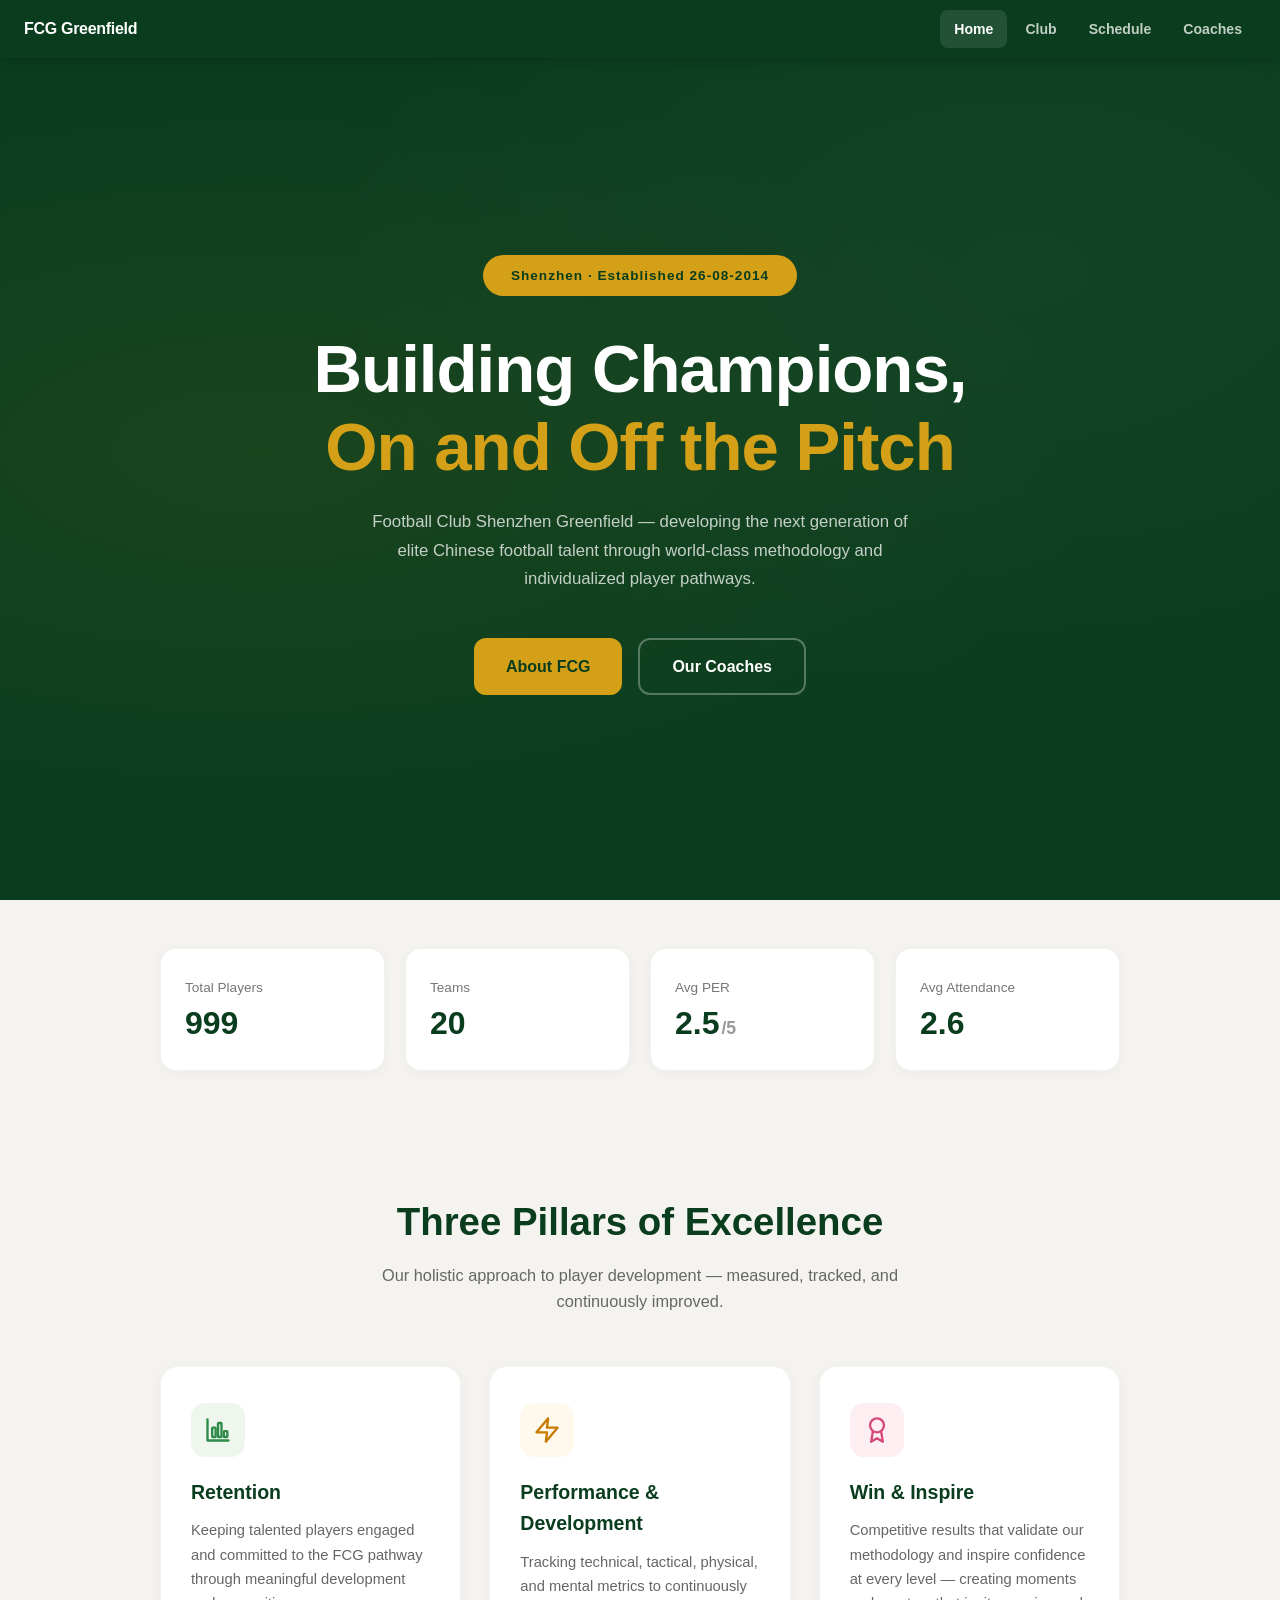
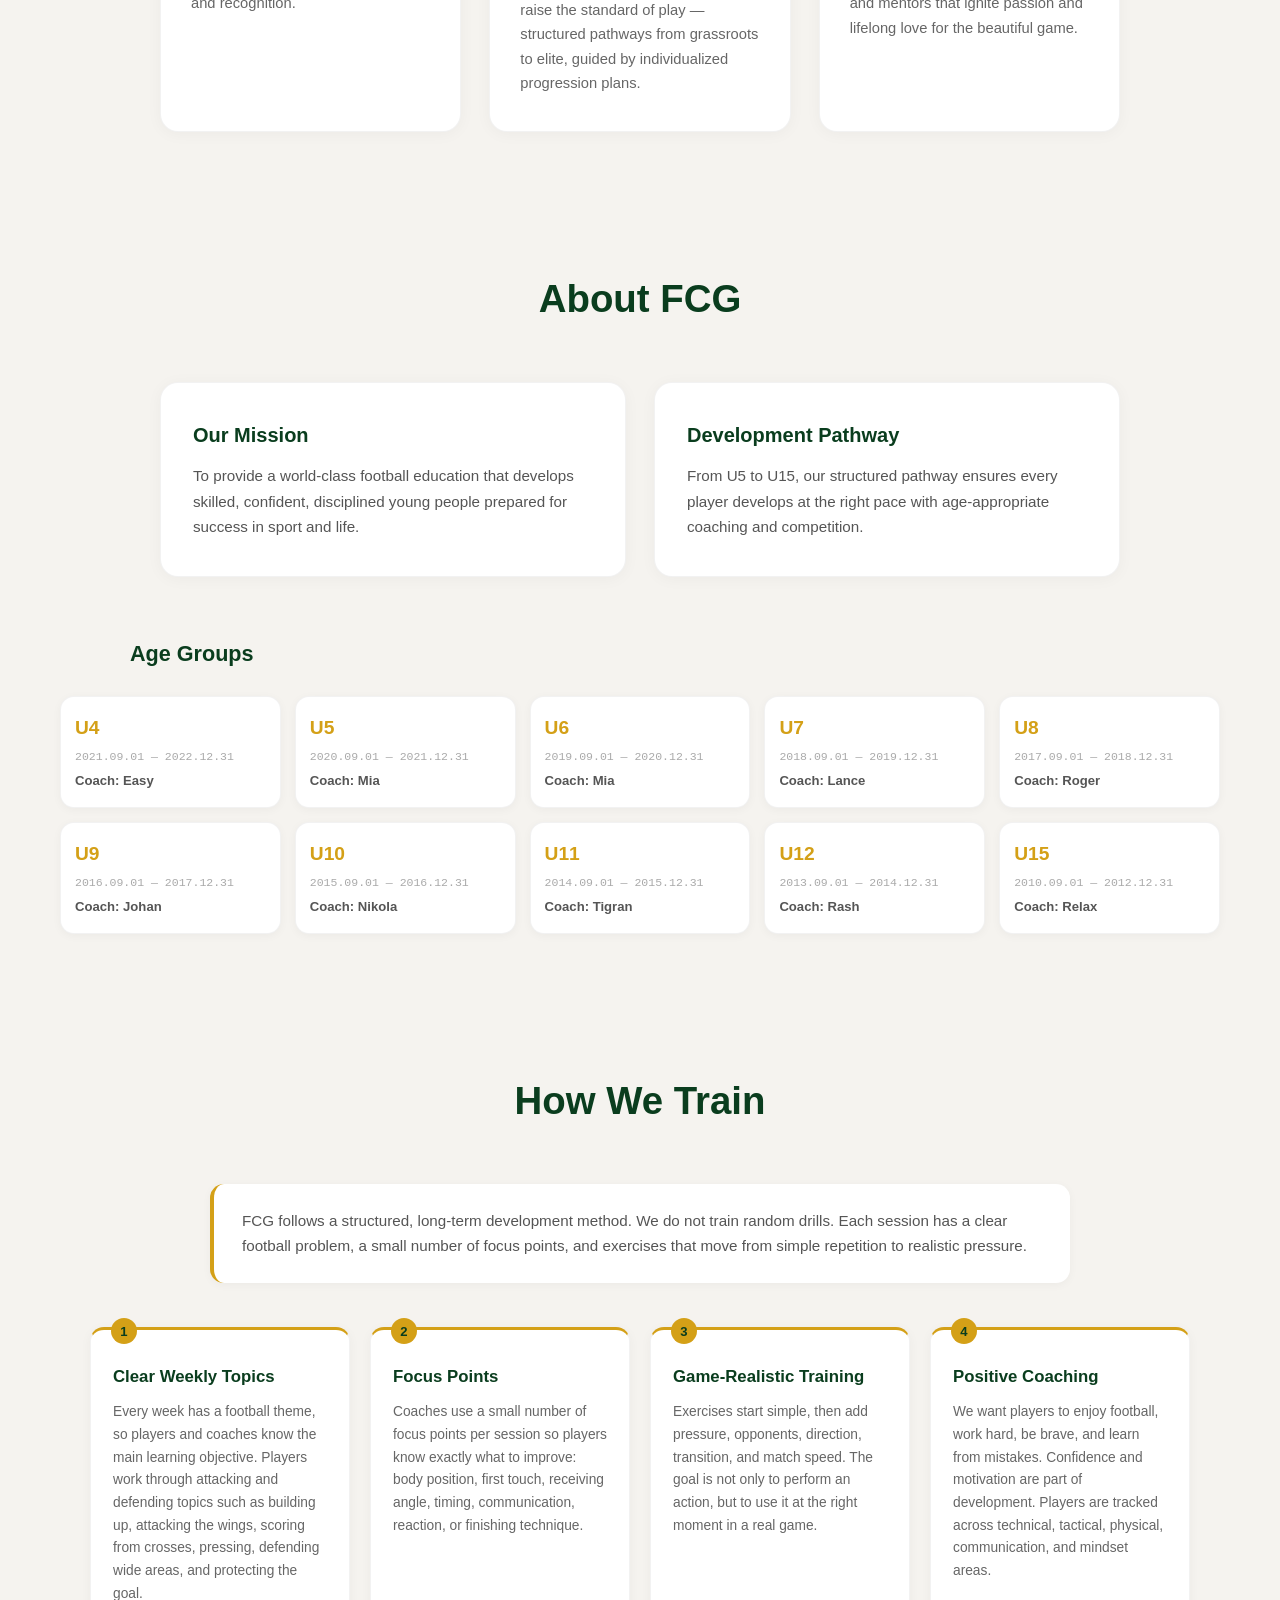
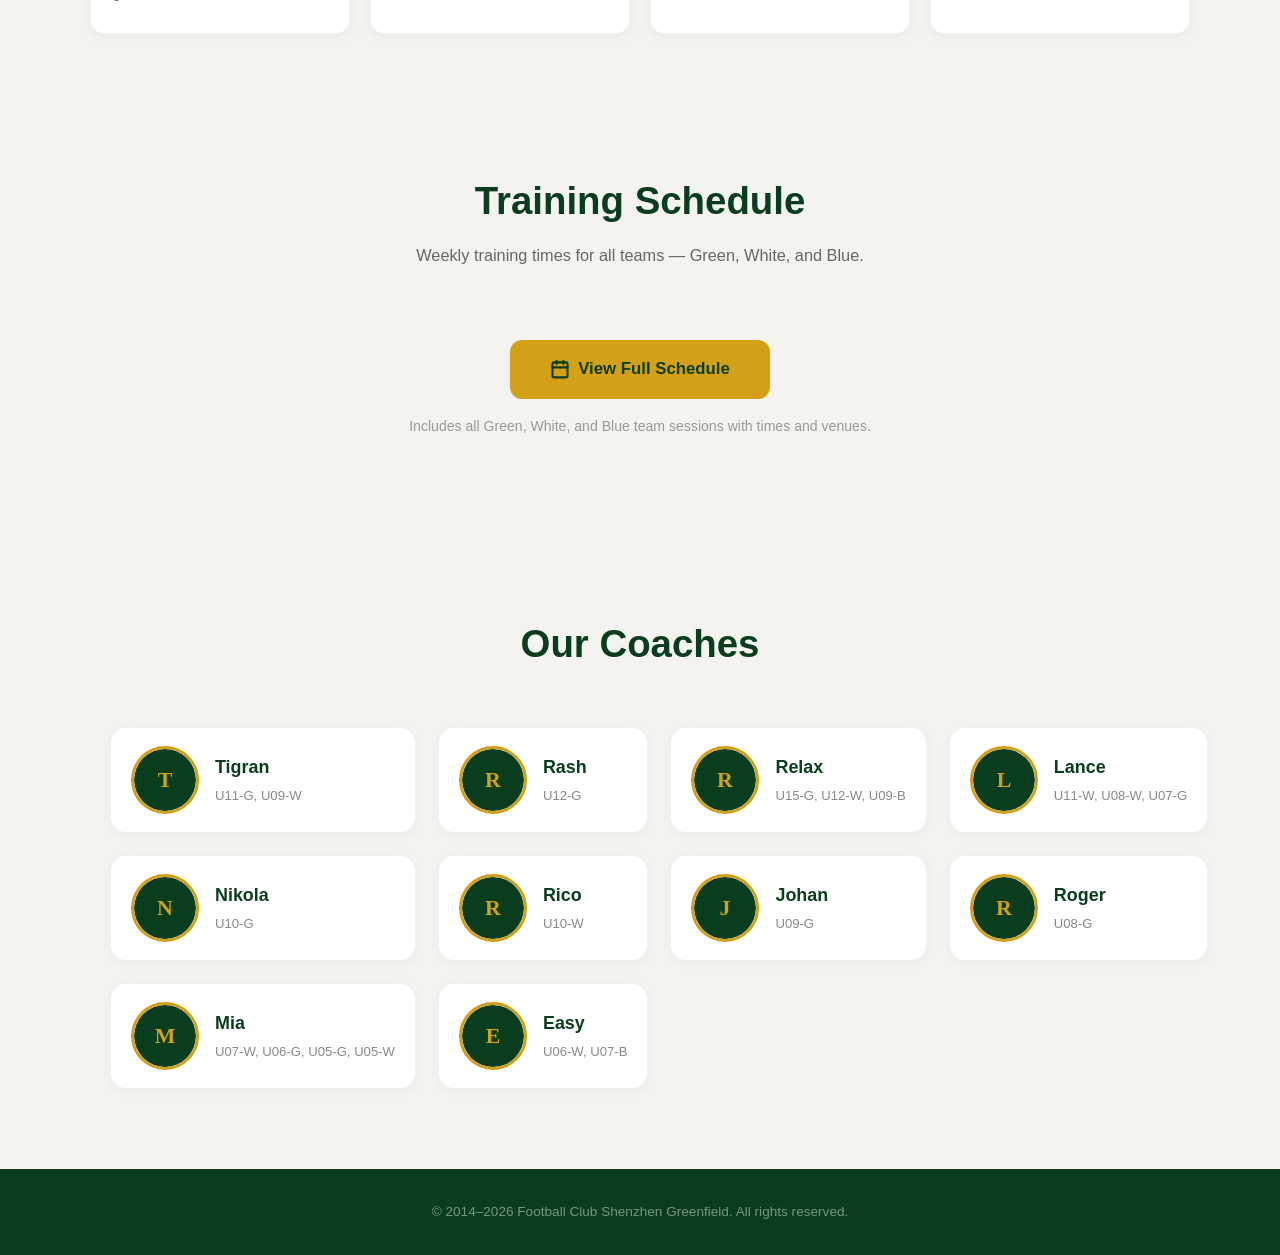
==== commit bc50563e: "Remove private portal links from public pages - Removed Player Portal, Coach, and Admin links from h" ====
--- a/index.html
+++ b/index.html
@@ -648,9 +648,6 @@
     <a href="#about" class="nav-link" onclick="closeNav()">Club</a>
     <a href="schedule.html" class="nav-link" onclick="closeNav()">Schedule</a>
     <a href="#coaches" class="nav-link" onclick="closeNav()">Coaches</a>
-    <a href="player-portal.html" class="nav-link gold">Player Portal</a>
-    <a href="fcg-portal/" class="nav-link">Coach</a>
-    <a href="admin-login.html" class="nav-link">Admin</a>
   </div>
 </nav>
 
@@ -666,7 +663,6 @@
   <div class="hero-buttons">
     <a href="#about" class="btn-primary">About FCG</a>
     <a href="#coaches" class="btn-outline">Our Coaches</a>
-    <a href="player-portal.html" class="btn-outline" style="border-color:#d4a017;color:#d4a017;">Player Portal →</a>
   </div>
 </section>
 
@@ -810,11 +806,6 @@
 
 <!-- ==================== FOOTER ==================== -->
 <footer class="footer">
-  <div style="margin-bottom:12px;display:flex;gap:20px;justify-content:center;flex-wrap:wrap;">
-    <a href="player-portal.html" style="color:#0a3d1e;text-decoration:none;font-weight:600;">Player Portal</a>
-    <a href="fcg-portal/" style="color:#0a3d1e;text-decoration:none;font-weight:600;">Coach Login</a>
-    <a href="admin-login.html" style="color:#0a3d1e;text-decoration:none;font-weight:600;">Admin Dashboard</a>
-  </div>
   &copy; 2014–2026 Football Club Shenzhen Greenfield. All rights reserved.
 </footer>
 
